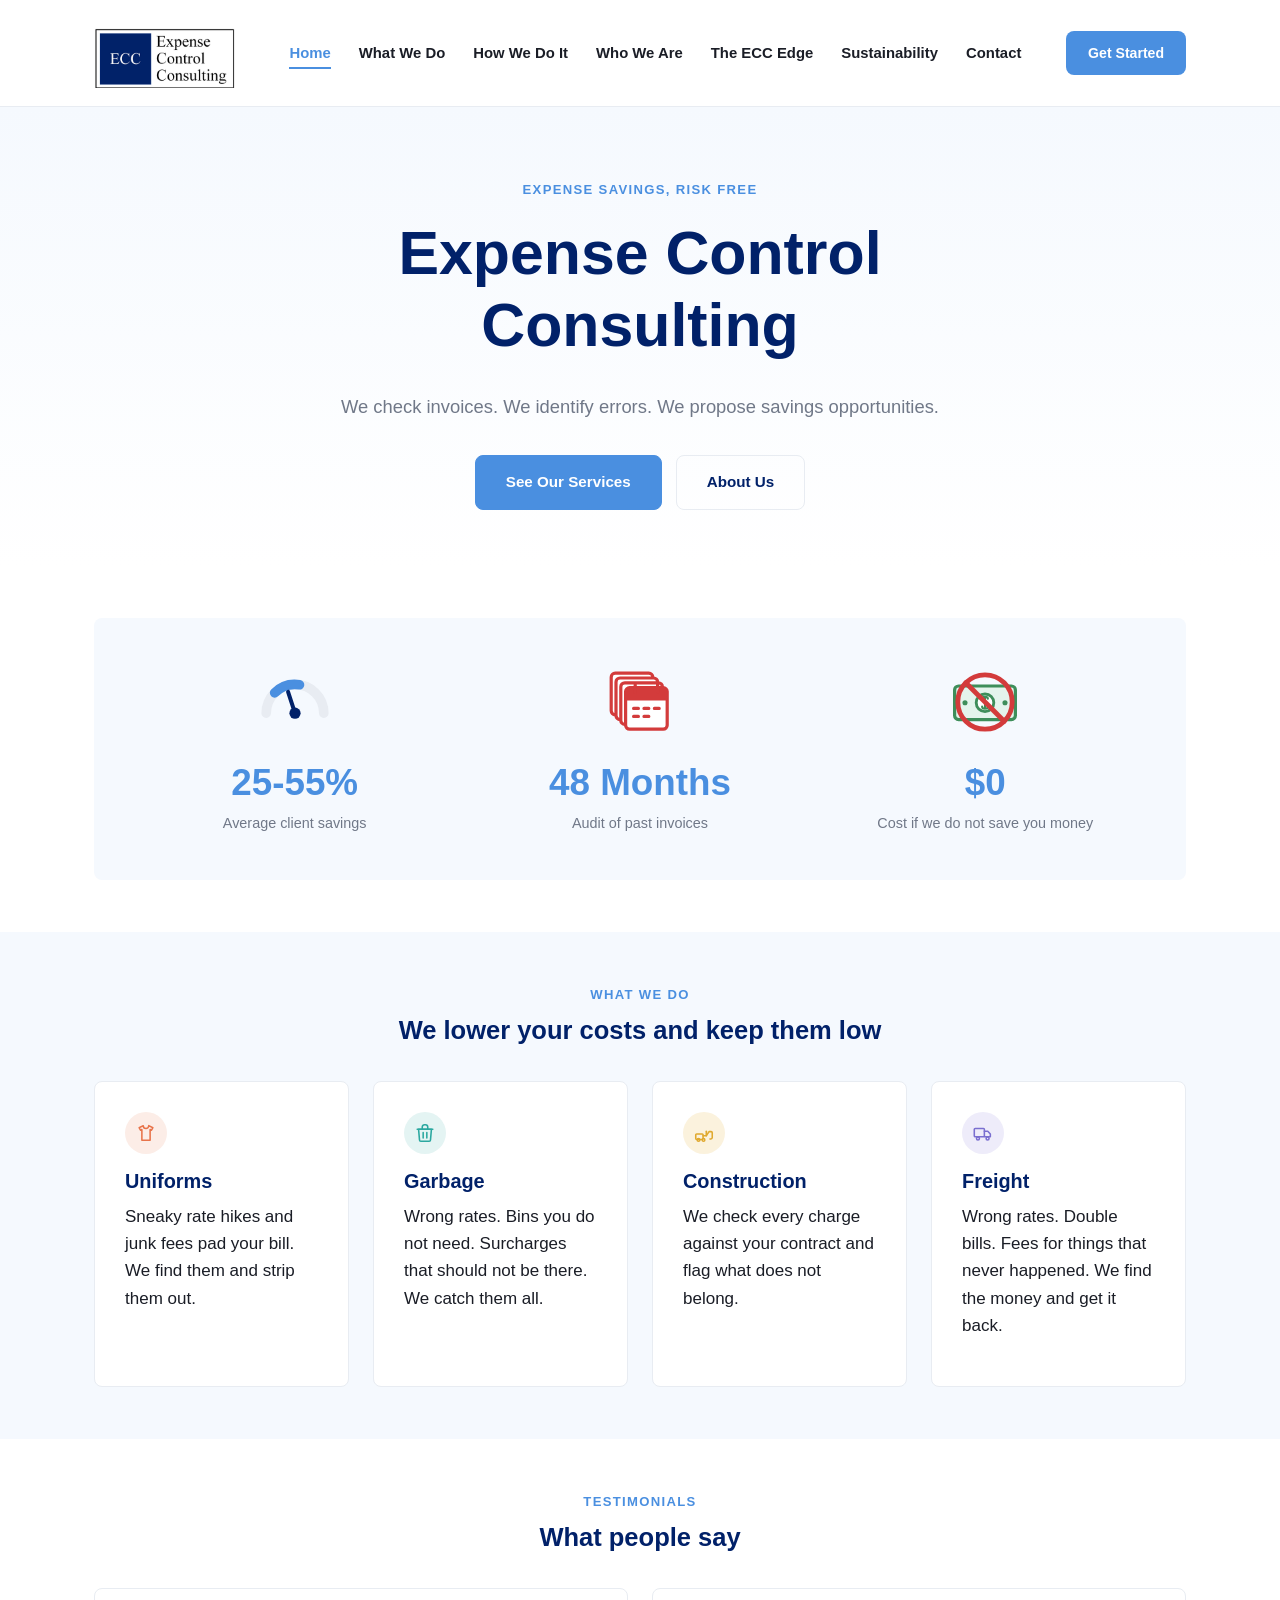
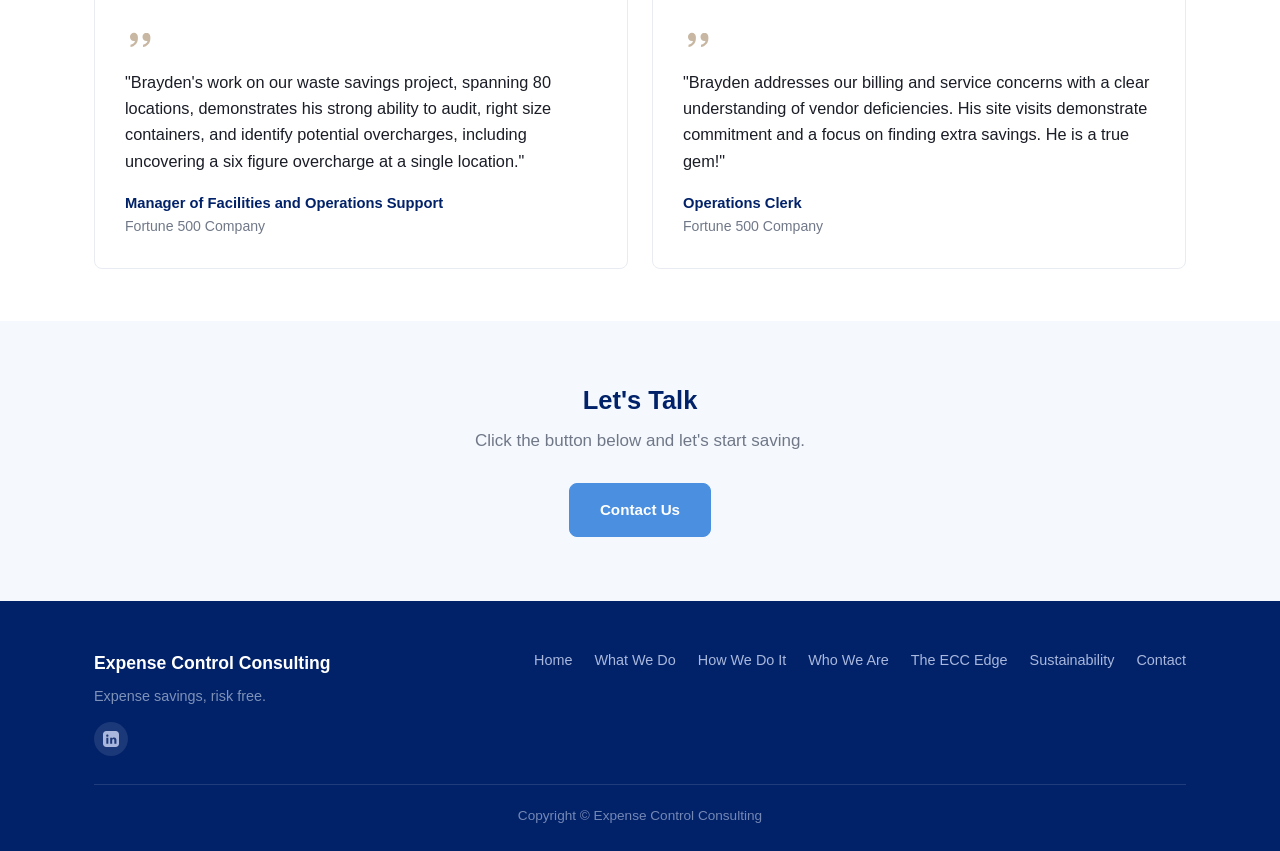
==== index.html @ 9d03f3e5 "Add files via upload" ====
<!--
  HOME PAGE (index.html)
  This is the main landing page. The same header, nav, and footer
  pattern repeats at the top and bottom of every other page in this
  site, so once you know how to edit it here, you know how to edit
  it everywhere.
-->
<!DOCTYPE html>
<html lang="en">
<head>
<meta charset="UTF-8">
<meta name="viewport" content="width=device-width, initial-scale=1.0">
<title>Expense Control Consulting | Expense Savings, Risk Free</title>
<meta name="description" content="Expense Control Consulting finds savings in your business costs. We check your bills, fix overcharges, and get you better prices. If we do not save you money, you do not pay.">
<link rel="stylesheet" href="css/style.css">

<!-- Google tag (gtag.js) -->
<script async src="https://www.googletagmanager.com/gtag/js?id=G-RTKHVCG90G"></script>
<script>
  window.dataLayer = window.dataLayer || [];
  function gtag(){dataLayer.push(arguments);}
  gtag('js', new Date());
  gtag('config', 'G-RTKHVCG90G');
</script>
<!-- Microsoft Clarity -->
<script type="text/javascript">
  (function(c,l,a,r,i,t,y){
    c[a]=c[a]||function(){(c[a].q=c[a].q||[]).push(arguments)};
    t=l.createElement(r);t.async=1;t.src="https://www.clarity.ms/tag/"+i;
    y=l.getElementsByTagName(r)[0];y.parentNode.insertBefore(t,y);
  })(window, document, "clarity", "script", "xa82pijym0");
</script>

</head>
<body>

<!-- ============ HEADER / NAV — same block on every page ============ -->
<header class="site-header">
  <div class="header-inner">
    <a href="index.html" class="logo">
      <img src="images/logo-full.png" alt="Expense Control Consulting" class="logo-full-img" width="151" height="70">
    </a>
    <button class="nav-toggle" aria-label="Open menu">
      <span></span><span></span><span></span>
    </button>
    <nav class="main-nav">
      <ul>
        <li><a href="index.html">Home</a></li>
        <li><a href="what-we-do.html">What We Do</a></li>
        <li><a href="how-we-do-it.html">How We Do It</a></li>
        <li><a href="who-we-are.html">Who We Are</a></li>
        <li><a href="the-ecc-edge.html">The ECC Edge</a></li>
        <li><a href="sustainability.html">Sustainability</a></li>
        <li><a href="contact.html">Contact</a></li>
      </ul>
    </nav>
    <a href="contact.html" class="header-cta">Get Started</a>
  </div>
</header>

<!-- ============ HERO — big intro section, navy text, no image ============ -->
<section class="hero">
  <div class="hero-inner">
    <span class="hero-eyebrow">Expense Savings, Risk Free</span>
    <h1>Expense Control Consulting</h1>
    <p class="lead">We check invoices. We identify errors. We propose savings opportunities.</p>
    <div class="hero-actions">
      <a href="what-we-do.html" class="btn btn-primary">See Our Services</a>
      <a href="who-we-are.html" class="btn btn-outline">About Us</a>
    </div>
  </div>
</section>

<!-- ============ STATS BAR — the 3 number callouts ============ -->
<section>
  <div class="container">
    <div class="stats-bar">
      <div>
        <div class="stat-icon stat-icon-gauge">
          <svg width="80" height="80" viewBox="0 0 50 50" fill="none">
            <path d="M7,32 A18,18 0 1 1 43,32" stroke="#E8ECF2" stroke-width="6" stroke-linecap="round"/>
            <path d="M12.27,19.27 A18,18 0 0 1 27.82,14.22" stroke="#4A8FE0" stroke-width="6" stroke-linecap="round"/>
            <line x1="25" y1="32" x2="20.67" y2="18.69" stroke="#012169" stroke-width="2.5" stroke-linecap="round"/>
            <circle cx="25" cy="32" r="3.5" fill="#012169"/>
          </svg>
        </div>
        <div class="stat-num">25-55%</div>
        <div class="stat-label">Average client savings</div>
      </div>
      <div>
        <div class="stat-icon">
          <svg width="80" height="80" viewBox="0 0 50 50" fill="none">
            <rect x="7" y="7" width="26" height="26" rx="2.5" fill="#FFFFFF" stroke="#D33B3B" stroke-width="2"/>
            <rect x="10" y="10" width="26" height="26" rx="2.5" fill="#FFFFFF" stroke="#D33B3B" stroke-width="2"/>
            <rect x="13" y="13" width="26" height="26" rx="2.5" fill="#FFFFFF" stroke="#D33B3B" stroke-width="2"/>
            <rect x="16" y="16" width="26" height="26" rx="2.5" fill="#FFFFFF" stroke="#D33B3B" stroke-width="2"/>
            <path d="M16 23h26" stroke="#D33B3B" stroke-width="2"/>
            <rect x="16" y="16" width="26" height="7" rx="2.5" fill="#D33B3B"/>
            <path d="M22 14v5M36 14v5" stroke="#D33B3B" stroke-width="2" stroke-linecap="round"/>
            <path d="M21 29h3M27.5 29h3M34 29h3M21 34h3M27.5 34h3" stroke="#D33B3B" stroke-width="2" stroke-linecap="round"/>
          </svg>
        </div>
        <div class="stat-num">48 Months</div>
        <div class="stat-label">Audit of past invoices</div>
      </div>
      <div>
        <div class="stat-icon">
          <svg width="80" height="80" viewBox="0 0 50 50" fill="none">
            <rect x="6" y="15" width="38" height="21" rx="2.5" fill="#E4F4EC" stroke="#3E8E5A" stroke-width="2"/>
            <circle cx="25" cy="25.5" r="5.5" fill="#FFFFFF" stroke="#3E8E5A" stroke-width="1.8"/>
            <path d="M25 22v7M23.2 23.2c0-.8.8-1.4 1.8-1.4 1 0 1.8.5 1.8 1.2M26.8 27.8c0 .8-.8 1.4-1.8 1.4-1 0-1.8-.6-1.8-1.4" stroke="#3E8E5A" stroke-width="1.3" stroke-linecap="round"/>
            <circle cx="12.5" cy="25.5" r="1.6" fill="#3E8E5A"/>
            <circle cx="37.5" cy="25.5" r="1.6" fill="#3E8E5A"/>
            <circle cx="25" cy="25" r="17" fill="none" stroke="#D33B3B" stroke-width="3"/>
            <line x1="13" y1="13" x2="37" y2="37" stroke="#D33B3B" stroke-width="3" stroke-linecap="round"/>
          </svg>
        </div>
        <div class="stat-num">$0</div>
        <div class="stat-label">Cost if we do not save you money</div>
      </div>
    </div>
  </div>
</section>

<!-- ============ QUICK SERVICES — 4 short cards, full detail lives on what-we-do.html ============ -->
<section class="section-alt">
  <div class="container">
    <div class="section-header">
      <span class="section-eyebrow">What We Do</span>
      <h2>We lower your costs and keep them low</h2>
    </div>
    <div class="grid grid-4">
      <div class="card">
        <div class="card-icon" style="background:var(--color-coral-light);">
          <svg width="22" height="22" viewBox="0 0 24 24" fill="none" stroke="#E8734A" stroke-width="1.7" stroke-linecap="round" stroke-linejoin="round"><path d="M9 4l-4.5 2.2L6 9l1.5-.8V20h9V8.2L18 9l1.5-2.8L15 4c0 1.7-1.3 3-3 3s-3-1.3-3-3z"/></svg>
        </div>
        <h3>Uniforms</h3>
        <p>Sneaky rate hikes and junk fees pad your bill. We find them and strip them out.</p>
      </div>
      <div class="card">
        <div class="card-icon" style="background:var(--color-teal-light);">
          <svg width="22" height="22" viewBox="0 0 24 24" fill="none" stroke="#2BA8A0" stroke-width="1.7" stroke-linecap="round" stroke-linejoin="round"><path d="M5 8h14l-1 11.5a1.5 1.5 0 0 1-1.5 1.5H7.5A1.5 1.5 0 0 1 6 19.5L5 8z"/><path d="M3.5 8h17M9 5.5A2.5 2.5 0 0 1 11.5 3h1A2.5 2.5 0 0 1 15 5.5V8H9V5.5z"/><path d="M10 11.5v6M14 11.5v6"/></svg>
        </div>
        <h3>Garbage</h3>
        <p>Wrong rates. Bins you do not need. Surcharges that should not be there. We catch them all.</p>
      </div>
      <div class="card">
        <div class="card-icon" style="background:var(--color-amber-light);">
          <svg width="22" height="22" viewBox="0 0 24 24" fill="none" stroke="#E0A92E" stroke-width="1.7" stroke-linecap="round" stroke-linejoin="round"><rect x="3" y="13" width="8" height="6" rx="1"/><circle cx="6" cy="19.5" r="1.4"/><circle cx="11.5" cy="19.5" r="1.4"/><path d="M11 15h3.5l3-4.5h2.2c.7 0 1.3.6 1.3 1.3V17a1.5 1.5 0 0 1-1.5 1.5h-1"/><path d="M14.5 15v-5"/></svg>
        </div>
        <h3>Construction</h3>
        <p>We check every charge against your contract and flag what does not belong.</p>
      </div>
      <div class="card">
        <div class="card-icon" style="background:var(--color-purple-light);">
          <svg width="22" height="22" viewBox="0 0 24 24" fill="none" stroke="#7A6FD0" stroke-width="1.7" stroke-linecap="round" stroke-linejoin="round"><rect x="2.5" y="7" width="11" height="9" rx="1"/><path d="M13.5 10h3.7l2.8 3v3h-6.5"/><circle cx="6.5" cy="18" r="1.6"/><circle cx="17" cy="18" r="1.6"/></svg>
        </div>
        <h3>Freight</h3>
        <p>Wrong rates. Double bills. Fees for things that never happened. We find the money and get it back.</p>
      </div>
    </div>
  </div>
</section>

<!-- ============ TESTIMONIALS — real quotes, edit text/author/company here ============ -->
<section>
  <div class="container">
    <div class="section-header">
      <span class="section-eyebrow">Testimonials</span>
      <h2>What people say</h2>
    </div>
    <div class="grid grid-2">
      <div class="testimonial">
        <svg class="testimonial-icon" viewBox="0 0 24 24" fill="currentColor"><path d="M7.2 11c-1.8 0-3.2 1.5-3.2 3.3 0 1.8 1.4 3.3 3.2 3.3.3 0 .6 0 .8-.1-.5 1.6-1.9 2.8-3.6 3v1.8c3.3-.2 5.9-2.9 5.9-6.7v-1.3c0-1.8-1.4-3.3-3.1-3.3zm10 0c-1.8 0-3.2 1.5-3.2 3.3 0 1.8 1.4 3.3 3.2 3.3.3 0 .6 0 .8-.1-.5 1.6-1.9 2.8-3.6 3v1.8c3.3-.2 5.9-2.9 5.9-6.7v-1.3c0-1.8-1.4-3.3-3.1-3.3z"/></svg>
        <p class="testimonial-quote">"Brayden's work on our waste savings project, spanning 80 locations, demonstrates his strong ability to audit, right size containers, and identify potential overcharges, including uncovering a six figure overcharge at a single location."</p>
        <div class="testimonial-author">Manager of Facilities and Operations Support</div>
        <div class="testimonial-role">Fortune 500 Company</div>
      </div>
      <div class="testimonial">
        <svg class="testimonial-icon" viewBox="0 0 24 24" fill="currentColor"><path d="M7.2 11c-1.8 0-3.2 1.5-3.2 3.3 0 1.8 1.4 3.3 3.2 3.3.3 0 .6 0 .8-.1-.5 1.6-1.9 2.8-3.6 3v1.8c3.3-.2 5.9-2.9 5.9-6.7v-1.3c0-1.8-1.4-3.3-3.1-3.3zm10 0c-1.8 0-3.2 1.5-3.2 3.3 0 1.8 1.4 3.3 3.2 3.3.3 0 .6 0 .8-.1-.5 1.6-1.9 2.8-3.6 3v1.8c3.3-.2 5.9-2.9 5.9-6.7v-1.3c0-1.8-1.4-3.3-3.1-3.3z"/></svg>
        <p class="testimonial-quote">"Brayden addresses our billing and service concerns with a clear understanding of vendor deficiencies. His site visits demonstrate commitment and a focus on finding extra savings. He is a true gem!"</p>
        <div class="testimonial-author">Operations Clerk</div>
        <div class="testimonial-role">Fortune 500 Company</div>
      </div>
    </div>
  </div>
</section>

<!-- ============ CTA BAND — closing call to action, light blue background ============ -->
<section class="cta-band">
  <div class="container">
    <h2>Let's Talk</h2>
    <p>Click the button below and let's start saving.</p>
    <a href="contact.html" class="btn btn-primary">Contact Us</a>
  </div>
</section>

<!-- ============ FOOTER — same block on every page, LinkedIn icon lives here ============ -->
<footer class="site-footer">
  <div class="container">
    <div class="footer-top">
      <div>
        <div class="footer-logo">Expense Control Consulting</div>
        <p style="color:#7E92B8; max-width:320px; margin:0 0 14px;">Expense savings, risk free.</p>
        <!-- LinkedIn icon: change the href below to update the link -->
        <a href="https://www.linkedin.com/company/expense-control-consulting" target="_blank" rel="noopener" aria-label="ECC on LinkedIn" style="display:inline-flex; align-items:center; justify-content:center; width:34px; height:34px; border-radius:50%; background:rgba(255,255,255,0.1); color:#A9B8DC;">
          <svg width="16" height="16" viewBox="0 0 24 24" fill="currentColor"><path d="M19 0h-14c-2.76 0-5 2.24-5 5v14c0 2.76 2.24 5 5 5h14c2.76 0 5-2.24 5-5v-14c0-2.76-2.24-5-5-5zm-11 19h-3v-9h3v9zm-1.5-10.28c-.97 0-1.75-.79-1.75-1.75s.78-1.75 1.75-1.75 1.75.79 1.75 1.75-.78 1.75-1.75 1.75zm13.5 10.28h-3v-4.5c0-1.07-.02-2.45-1.5-2.45s-1.73 1.17-1.73 2.37v4.58h-3v-9h2.88v1.23h.04c.4-.76 1.38-1.56 2.84-1.56 3.04 0 3.6 2 3.6 4.59v4.74z"/></svg>
        </a>
      </div>
      <nav class="footer-nav">
        <ul>
          <li><a href="index.html">Home</a></li>
          <li><a href="what-we-do.html">What We Do</a></li>
          <li><a href="how-we-do-it.html">How We Do It</a></li>
          <li><a href="who-we-are.html">Who We Are</a></li>
          <li><a href="the-ecc-edge.html">The ECC Edge</a></li>
          <li><a href="sustainability.html">Sustainability</a></li>
          <li><a href="contact.html">Contact</a></li>
        </ul>
      </nav>
    </div>
    <div class="footer-bottom">
      Copyright &copy; Expense Control Consulting
    </div>
  </div>
</footer>

<script src="js/main.js"></script>
</body>
</html>
---- css/style.css ----
/* ============================================
   Expense Control Consulting — Main Stylesheet
   Light, bright, simple. Navy for text/structure,
   light blue as the main accent, gold rare highlight.

   QUICK EDITING GUIDE
   - All colors are set once below in :root. Change a value there
     and it updates everywhere on the site that uses it.
   - Section comments like "============ Header / Nav ============"
     mark where each part of the site's look is controlled.
   - .card-with-image is the style used for the photo cards on the
     What We Do page (square photo box on the left).
   - .theme-green is only applied on sustainability.html, via a
     class on the <body> tag in that file.
   ============================================ */

@font-face {
  font-family: 'Aptos';
  src: local('Aptos');
}

:root {
  /* Color tokens */
  --color-navy: #012169;
  --color-blue: #4A8FE0;
  --color-blue-light: #EAF2FD;
  --color-blue-pale: #F5F9FE;
  --color-gold: #B1997B;
  --color-gold-light: #F3EEE6;
  --color-green: #3E8E5A;
  --color-green-light: #EAF6EE;
  /* Accent colors for variety, used on icons and highlights */
  --color-coral: #E8734A;
  --color-coral-light: #FCEDE7;
  --color-teal: #2BA8A0;
  --color-teal-light: #E4F4F3;
  --color-purple: #7A6FD0;
  --color-purple-light: #EEECFA;
  --color-amber: #E0A92E;
  --color-amber-light: #FBF2DD;
  --color-black: #15171C;
  --color-white: #FFFFFF;
  --color-grey-50: #FAFBFC;
  --color-grey-200: #E8ECF2;
  --color-grey-500: #707888;
  --color-text: #1A1D26;

  /* Type scale */
  --font-display: 'Aptos Display', 'Aptos', 'Segoe UI', Arial, sans-serif;
  --font-body: 'Aptos', 'Segoe UI', Arial, sans-serif;

  /* Layout */
  --max-width: 1140px;
  --radius: 8px;
}

* {
  box-sizing: border-box;
}

html {
  scroll-behavior: smooth;
}

body {
  margin: 0;
  font-family: var(--font-body);
  color: var(--color-text);
  background: var(--color-white);
  line-height: 1.6;
  font-size: 17px;
}

img {
  max-width: 100%;
  display: block;
}

a {
  color: var(--color-blue);
  text-decoration: none;
}

h1, h2, h3, h4 {
  font-family: var(--font-display);
  color: var(--color-navy);
  line-height: 1.18;
  margin: 0 0 0.5em 0;
  font-weight: 700;
}

p {
  margin: 0 0 1em 0;
}

.container {
  max-width: var(--max-width);
  margin: 0 auto;
  padding: 0 24px;
}

/* ============ Header / Nav ============ */
.site-header {
  position: sticky;
  top: 0;
  z-index: 100;
  background: rgba(255,255,255,0.96);
  backdrop-filter: blur(6px);
  border-bottom: 1px solid var(--color-grey-200);
}

.header-inner {
  max-width: var(--max-width);
  margin: 0 auto;
  padding: 18px 24px;
  display: flex;
  align-items: center;
  justify-content: space-between;
  gap: 24px;
}

.logo {
  display: flex;
  align-items: center;
  flex-shrink: 0;
}

.logo-full-img {
  height: 70px;
  width: auto;
  display: block;
}

.nav-toggle {
  display: none;
  background: none;
  border: none;
  cursor: pointer;
  padding: 8px;
}

.nav-toggle span {
  display: block;
  width: 24px;
  height: 2px;
  background: var(--color-navy);
  margin: 5px 0;
}

.main-nav ul {
  list-style: none;
  display: flex;
  gap: 28px;
  margin: 0;
  padding: 0;
}

.main-nav a {
  color: var(--color-text);
  font-weight: 600;
  font-size: 0.93rem;
  padding: 6px 0;
  border-bottom: 2px solid transparent;
  transition: border-color 0.2s ease, color 0.2s ease;
}

.main-nav a:hover,
.main-nav a.active {
  color: var(--color-blue);
  border-bottom-color: var(--color-blue);
}

.header-cta {
  background: var(--color-blue);
  color: var(--color-white) !important;
  padding: 11px 22px;
  border-radius: var(--radius);
  font-weight: 600;
  font-size: 0.88rem;
  white-space: nowrap;
}

.header-cta:hover {
  background: var(--color-navy);
}

/* ============ Hero ============ */
.hero {
  padding: 68px 0 56px;
  text-align: center;
  background: linear-gradient(180deg, var(--color-blue-pale) 0%, var(--color-white) 100%);
}

.hero-eyebrow {
  display: inline-flex;
  align-items: center;
  gap: 10px;
  color: var(--color-blue);
  font-weight: 700;
  font-size: 0.82rem;
  letter-spacing: 0.1em;
  text-transform: uppercase;
  margin-bottom: 18px;
}

.hero h1 {
  font-size: clamp(2.4rem, 5vw, 3.8rem);
  max-width: 760px;
  margin-left: auto;
  margin-right: auto;
}

.hero p.lead {
  font-size: 1.15rem;
  color: var(--color-grey-500);
  max-width: 600px;
  margin: 18px auto 34px;
}

.hero-actions {
  display: flex;
  gap: 14px;
  justify-content: center;
  flex-wrap: wrap;
}

/* ============ Buttons ============ */
.btn {
  display: inline-block;
  padding: 14px 30px;
  border-radius: var(--radius);
  font-weight: 700;
  font-size: 0.95rem;
  border: 1.5px solid transparent;
  cursor: pointer;
  transition: all 0.2s ease;
}

.btn-primary {
  background: var(--color-blue);
  color: var(--color-white);
  border-color: var(--color-blue);
}

.btn-primary:hover {
  background: var(--color-navy);
  border-color: var(--color-navy);
  transform: translateY(-2px);
  box-shadow: 0 8px 18px rgba(1, 33, 105, 0.22);
}

.btn-outline {
  background: transparent;
  color: var(--color-navy);
  border-color: var(--color-grey-200);
}

.btn-outline:hover {
  border-color: var(--color-blue);
  color: var(--color-blue);
  transform: translateY(-2px);
}

/* ============ Sections ============ */
section {
  padding: 52px 0;
}

.section-alt {
  background: var(--color-blue-pale);
}

.section-header {
  text-align: center;
  max-width: 700px;
  margin: 0 auto 36px;
}

.section-eyebrow {
  color: var(--color-blue);
  font-weight: 700;
  font-size: 0.82rem;
  letter-spacing: 0.1em;
  text-transform: uppercase;
  display: block;
  margin-bottom: 10px;
}

/* ============ Intro Text Blocks (centered) ============ */
.intro-text {
  max-width: 700px;
  margin: 0 auto 20px;
  text-align: center;
  font-size: 1.08rem;
  color: var(--color-grey-500);
}

/* ============ Cards / Services Grid ============ */
.grid {
  display: grid;
  gap: 24px;
}

.grid-2 {
  grid-template-columns: repeat(2, 1fr);
}

.grid-4 {
  grid-template-columns: repeat(4, 1fr);
}

.card {
  background: var(--color-white);
  border: 1px solid var(--color-grey-200);
  border-radius: var(--radius);
  padding: 30px;
  transition: transform 0.2s ease, box-shadow 0.2s ease, border-color 0.2s ease;
}

.card:hover {
  transform: translateY(-5px) scale(1.02);
  box-shadow: 0 12px 28px rgba(1, 33, 105, 0.12);
  border-color: transparent;
}

.card-icon {
  width: 42px;
  height: 42px;
  border-radius: 50%;
  background: var(--color-blue-light);
  display: flex;
  align-items: center;
  justify-content: center;
  margin-bottom: 16px;
  transition: transform 0.2s ease;
}

.card:hover .card-icon {
  transform: scale(1.12);
}

/* Card variant with a square photo on the left, inset with padding */
.card-with-image {
  display: flex;
  align-items: center;
  padding: 20px;
  gap: 24px;
}

.card-with-image .card-img {
  flex: 0 0 170px;
  width: 170px;
  height: 170px;
  padding: 14px;
  background-color: var(--color-blue-light);
  border-radius: 14px;
  box-sizing: border-box;
}

.card-with-image .card-img-inner {
  width: 100%;
  height: 100%;
  border-radius: 8px;
  overflow: hidden;
}

.card-with-image .card-img-inner img {
  width: 100%;
  height: 100%;
  object-fit: cover;
  display: block;
  transition: transform 0.3s ease;
}

.card-with-image:hover .card-img-inner img {
  transform: scale(1.08);
}

.card-with-image .card-body {
  flex: 1;
  padding: 0;
}

.card-with-image h3 {
  font-size: 1.15rem;
  margin-bottom: 8px;
}

.card-with-image p {
  margin: 0;
  color: var(--color-grey-500);
}

.card ul {
  margin: 14px 0 0;
  padding-left: 18px;
  color: var(--color-grey-500);
}

.card ul li {
  margin-bottom: 4px;
}

/* ============ Stats Bar ============ */
.stats-bar {
  display: grid;
  grid-template-columns: repeat(3, 1fr);
  gap: 24px;
  background: var(--color-blue-pale);
  border-radius: var(--radius);
  padding: 44px 40px;
  text-align: center;
}

.stats-bar .stat-icon {
  height: 80px;
  margin: 0 auto 12px;
  display: flex;
  align-items: center;
  justify-content: center;
}

.stats-bar .stat-num {
  font-family: var(--font-display);
  font-size: 2.3rem;
  font-weight: 700;
  color: var(--color-blue);
}

.stats-bar .stat-label {
  color: var(--color-grey-500);
  font-size: 0.9rem;
}

/* ============ Process Steps ============ */
.process-step {
  display: flex;
  gap: 24px;
  padding: 26px 0;
  border-bottom: 1px solid var(--color-grey-200);
}

.process-step:last-child {
  border-bottom: none;
}

.process-step .step-num {
  transition: transform 0.2s ease, background 0.2s ease, color 0.2s ease;
}

.process-step:hover .step-num {
  transform: scale(1.1);
  background: var(--color-blue);
  color: var(--color-white);
}

/* Accent colors per step, override the default blue */
.step-num.accent-coral { background: var(--color-coral-light); color: var(--color-coral); }
.process-step:hover .step-num.accent-coral { background: var(--color-coral); color: var(--color-white); }
.step-num.accent-teal { background: var(--color-teal-light); color: var(--color-teal); }
.process-step:hover .step-num.accent-teal { background: var(--color-teal); color: var(--color-white); }
.step-num.accent-amber { background: var(--color-amber-light); color: var(--color-amber); }
.process-step:hover .step-num.accent-amber { background: var(--color-amber); color: var(--color-white); }
.step-num.accent-purple { background: var(--color-purple-light); color: var(--color-purple); }
.process-step:hover .step-num.accent-purple { background: var(--color-purple); color: var(--color-white); }

.step-num {
  flex-shrink: 0;
  width: 48px;
  height: 48px;
  border-radius: 50%;
  background: var(--color-blue-light);
  color: var(--color-blue);
  font-family: var(--font-display);
  font-weight: 700;
  display: flex;
  align-items: center;
  justify-content: center;
  font-size: 1.1rem;
  position: relative;
}

.step-num-badge {
  position: absolute;
  bottom: -4px;
  right: -4px;
  width: 20px;
  height: 20px;
  border-radius: 50%;
  background: var(--color-navy);
  color: var(--color-white);
  font-size: 0.7rem;
  font-weight: 700;
  display: flex;
  align-items: center;
  justify-content: center;
  border: 2px solid var(--color-white);
}

.step-content h3 {
  font-size: 1.15rem;
  margin-bottom: 6px;
}

.step-content p {
  color: var(--color-grey-500);
  margin: 0;
}

/* ============ Testimonials ============ */
.testimonial {
  background: var(--color-white);
  border: 1px solid var(--color-grey-200);
  border-radius: var(--radius);
  padding: 30px;
  position: relative;
  transition: transform 0.2s ease, box-shadow 0.2s ease;
}

.testimonial:hover {
  transform: translateY(-4px);
  box-shadow: 0 12px 28px rgba(1, 33, 105, 0.1);
}

.testimonial-icon {
  width: 30px;
  height: 30px;
  margin-bottom: 12px;
  color: var(--color-gold);
  opacity: 0.7;
}

.testimonial-quote {
  color: var(--color-text);
  font-size: 1.02rem;
  margin-bottom: 18px;
}

.testimonial-author {
  font-weight: 700;
  color: var(--color-navy);
  font-size: 0.92rem;
}

.testimonial-role {
  color: var(--color-grey-500);
  font-size: 0.88rem;
}

/* ============ Contact Info Cards ============ */
.contact-info-grid {
  display: grid;
  grid-template-columns: repeat(2, 1fr);
  gap: 20px;
  margin-bottom: 40px;
}

.contact-info-card {
  text-align: center;
  padding: 30px 20px;
  background: var(--color-blue-pale);
  border-radius: var(--radius);
}

.contact-info-icon {
  width: 46px;
  height: 46px;
  border-radius: 50%;
  background: var(--color-white);
  color: var(--color-blue);
  display: flex;
  align-items: center;
  justify-content: center;
  margin: 0 auto 14px;
}

.reveal-btn {
  background: none;
  border: none;
  color: var(--color-blue);
  font-weight: 700;
  cursor: pointer;
  font-size: 0.95rem;
  padding: 0;
  font-family: var(--font-body);
}

.reveal-btn:hover {
  text-decoration: underline;
}

/* ============ CTA Band ============ */
.cta-band {
  background: var(--color-blue-pale);
  text-align: center;
  padding: 64px 0;
}

.cta-band h2 {
  color: var(--color-navy);
}

.cta-band p {
  color: var(--color-grey-500);
  max-width: 520px;
  margin: 0 auto 28px;
}

/* ============ Footer ============ */
.site-footer {
  background: var(--color-navy);
  color: #A9B8DC;
  padding: 48px 0 24px;
  font-size: 0.9rem;
}

.footer-top {
  display: flex;
  justify-content: space-between;
  align-items: flex-start;
  flex-wrap: wrap;
  gap: 32px;
  padding-bottom: 28px;
  border-bottom: 1px solid rgba(255,255,255,0.12);
  margin-bottom: 20px;
}

.footer-logo {
  color: var(--color-white);
  font-family: var(--font-display);
  font-weight: 700;
  font-size: 1.1rem;
  margin-bottom: 8px;
}

.footer-nav ul {
  list-style: none;
  margin: 0;
  padding: 0;
  display: flex;
  gap: 22px;
  flex-wrap: wrap;
}

.footer-nav a {
  color: #A9B8DC;
}

.footer-nav a:hover {
  color: var(--color-white);
}

.footer-bottom {
  text-align: center;
  color: #7488B5;
  font-size: 0.85rem;
}

/* ============ Page Header (non-home pages) ============ */
.page-header {
  background: var(--color-blue-pale);
  padding: 44px 0 40px;
  text-align: center;
}

.page-header h1 {
  margin-bottom: 0;
}

/* ============ Sustainability green theme ============ */
.theme-green .page-header {
  background: var(--color-green-light);
}

.theme-green .section-eyebrow {
  color: var(--color-green);
}

.theme-green .card {
  border-top: 3px solid var(--color-green);
}

.theme-green .intro-text strong {
  color: var(--color-green);
}

/* ============ Responsive ============ */
@media (max-width: 900px) {
  .grid-4 { grid-template-columns: repeat(2, 1fr); }
  .grid-2 { grid-template-columns: 1fr; }
  .stats-bar { grid-template-columns: 1fr; }
}

@media (max-width: 760px) {
  .nav-toggle { display: block; }
  .main-nav {
    position: fixed;
    top: 73px;
    left: 0;
    right: 0;
    background: var(--color-white);
    border-bottom: 1px solid var(--color-grey-200);
    max-height: 0;
    overflow: hidden;
    transition: max-height 0.3s ease;
  }
  .main-nav.open {
    max-height: 400px;
  }
  .main-nav ul {
    flex-direction: column;
    gap: 0;
    padding: 8px 24px 16px;
  }
  .main-nav a {
    display: block;
    padding: 12px 0;
    border-bottom: 1px solid var(--color-grey-200);
  }
  .header-cta { display: none; }
  .grid-4 { grid-template-columns: 1fr; }
  .contact-info-grid { grid-template-columns: 1fr; }
  .footer-top { flex-direction: column; }
  .card-with-image {
    flex-direction: column;
    align-items: flex-start;
  }
  .card-with-image .card-img {
    width: 100%;
    height: 180px;
  }
}
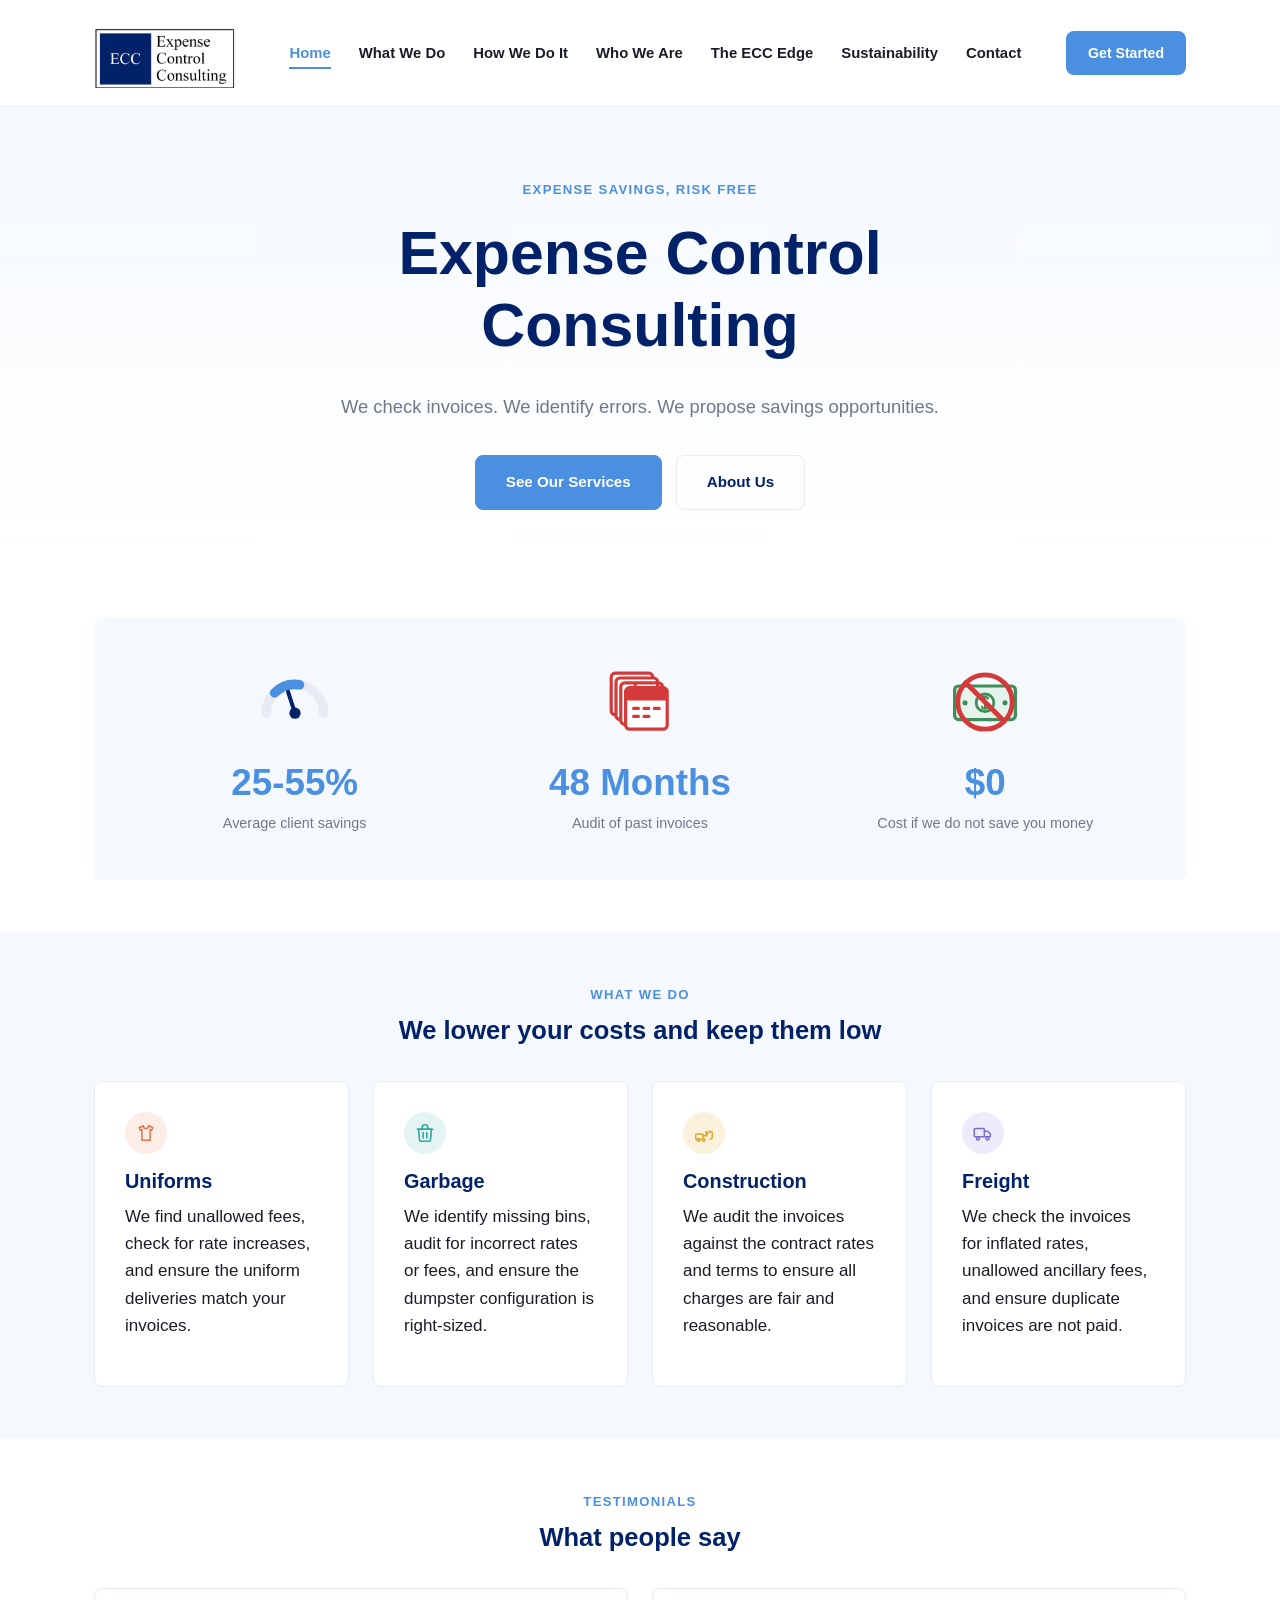
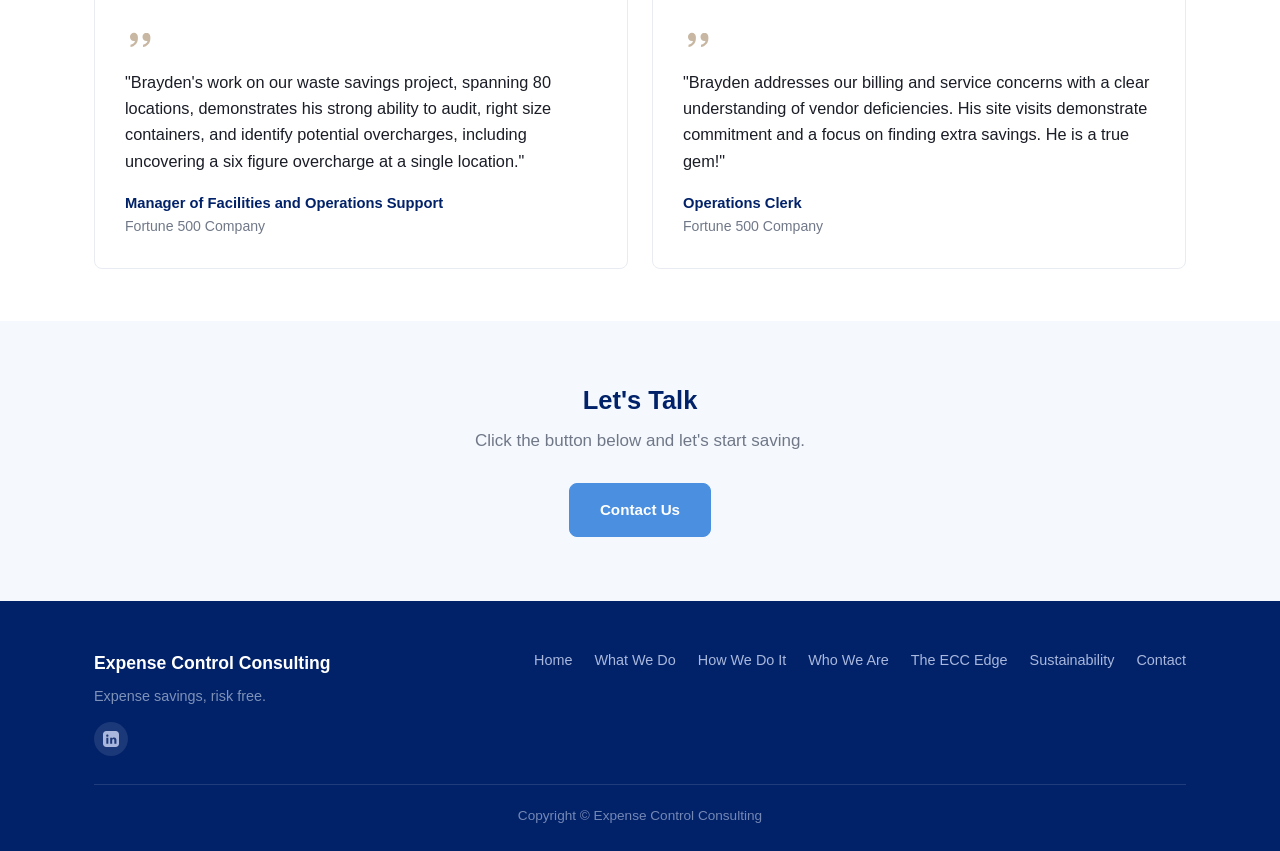
==== commit d59d163b: "Revise service descriptions in index.html Updated service descriptions for clarity and accuracy." ====
--- a/index.html
+++ b/index.html
@@ -135,28 +135,28 @@
           <svg width="22" height="22" viewBox="0 0 24 24" fill="none" stroke="#E8734A" stroke-width="1.7" stroke-linecap="round" stroke-linejoin="round"><path d="M9 4l-4.5 2.2L6 9l1.5-.8V20h9V8.2L18 9l1.5-2.8L15 4c0 1.7-1.3 3-3 3s-3-1.3-3-3z"/></svg>
         </div>
         <h3>Uniforms</h3>
-        <p>Sneaky rate hikes and junk fees pad your bill. We find them and strip them out.</p>
+        <p>We find unallowed fees, check for rate increases, and ensure the uniform deliveries match your invoices.</p>
       </div>
       <div class="card">
         <div class="card-icon" style="background:var(--color-teal-light);">
           <svg width="22" height="22" viewBox="0 0 24 24" fill="none" stroke="#2BA8A0" stroke-width="1.7" stroke-linecap="round" stroke-linejoin="round"><path d="M5 8h14l-1 11.5a1.5 1.5 0 0 1-1.5 1.5H7.5A1.5 1.5 0 0 1 6 19.5L5 8z"/><path d="M3.5 8h17M9 5.5A2.5 2.5 0 0 1 11.5 3h1A2.5 2.5 0 0 1 15 5.5V8H9V5.5z"/><path d="M10 11.5v6M14 11.5v6"/></svg>
         </div>
         <h3>Garbage</h3>
-        <p>Wrong rates. Bins you do not need. Surcharges that should not be there. We catch them all.</p>
+        <p>We identify missing bins, audit for incorrect rates or fees, and ensure the dumpster configuration is right-sized.</p>
       </div>
       <div class="card">
         <div class="card-icon" style="background:var(--color-amber-light);">
           <svg width="22" height="22" viewBox="0 0 24 24" fill="none" stroke="#E0A92E" stroke-width="1.7" stroke-linecap="round" stroke-linejoin="round"><rect x="3" y="13" width="8" height="6" rx="1"/><circle cx="6" cy="19.5" r="1.4"/><circle cx="11.5" cy="19.5" r="1.4"/><path d="M11 15h3.5l3-4.5h2.2c.7 0 1.3.6 1.3 1.3V17a1.5 1.5 0 0 1-1.5 1.5h-1"/><path d="M14.5 15v-5"/></svg>
         </div>
         <h3>Construction</h3>
-        <p>We check every charge against your contract and flag what does not belong.</p>
+        <p>We audit the invoices against the contract rates and terms to ensure all charges are fair and reasonable.</p>
       </div>
       <div class="card">
         <div class="card-icon" style="background:var(--color-purple-light);">
           <svg width="22" height="22" viewBox="0 0 24 24" fill="none" stroke="#7A6FD0" stroke-width="1.7" stroke-linecap="round" stroke-linejoin="round"><rect x="2.5" y="7" width="11" height="9" rx="1"/><path d="M13.5 10h3.7l2.8 3v3h-6.5"/><circle cx="6.5" cy="18" r="1.6"/><circle cx="17" cy="18" r="1.6"/></svg>
         </div>
         <h3>Freight</h3>
-        <p>Wrong rates. Double bills. Fees for things that never happened. We find the money and get it back.</p>
+        <p>We check the invoices for inflated rates, unallowed ancillary fees, and ensure duplicate invoices are not paid.</p>
       </div>
     </div>
   </div>
